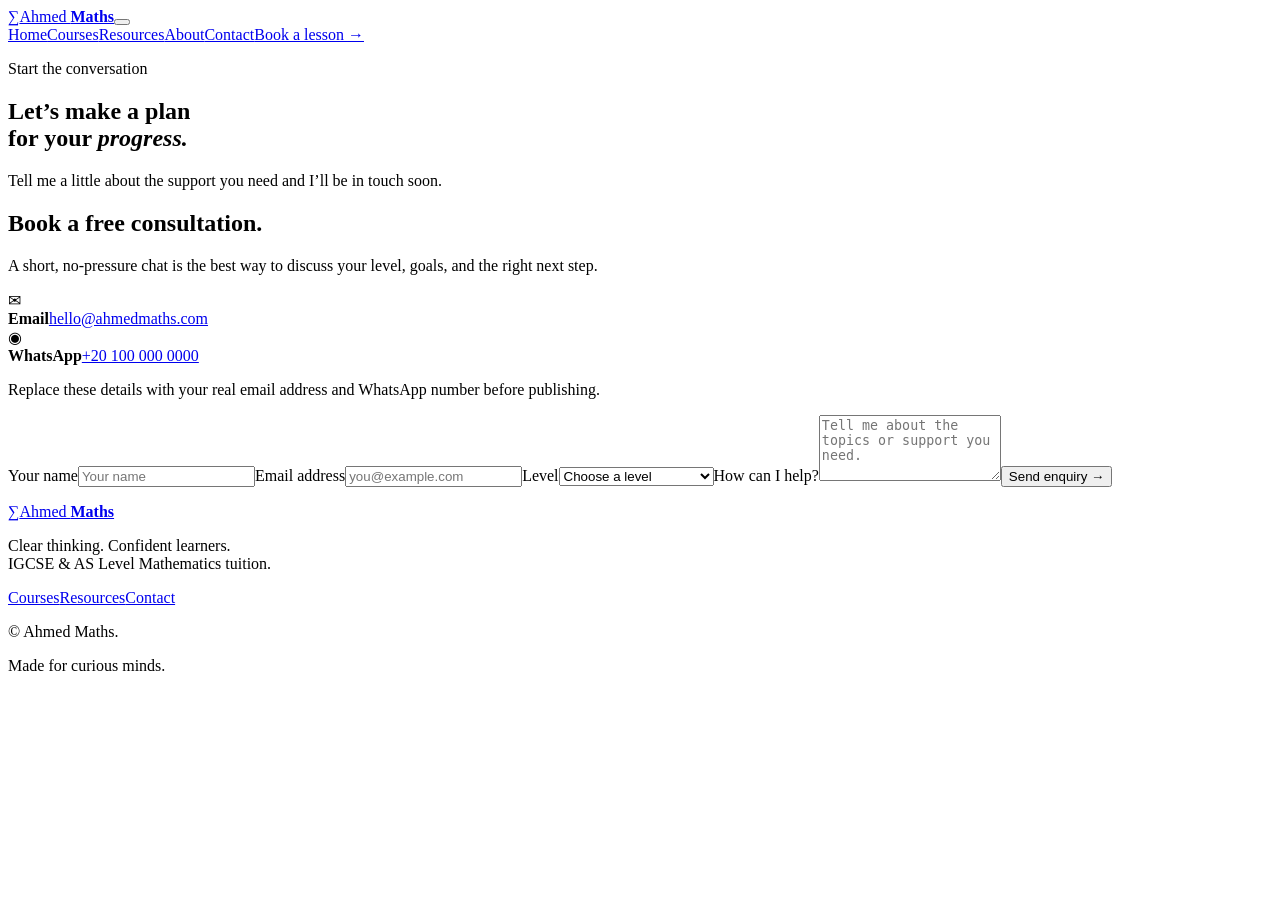
==== contact.html @ af6ec1f3 "Add files via upload" ====
<!doctype html><html lang="en"><head><meta charset="UTF-8"><meta name="viewport" content="width=device-width, initial-scale=1.0"><meta name="description" content="Contact Ahmed Maths to book IGCSE and AS Level mathematics tuition."><title>Contact | Ahmed Maths</title><link rel="preconnect" href="https://fonts.googleapis.com"><link rel="preconnect" href="https://fonts.gstatic.com" crossorigin><link href="https://fonts.googleapis.com/css2?family=DM+Sans:wght@400;500;600;700&family=Playfair+Display:wght@600;700&display=swap" rel="stylesheet"><link rel="stylesheet" href="assets/css/style.css"><script src="assets/js/main.js" defer></script></head><body>
<header class="site-header"><div class="container nav-wrap"><a class="brand" href="index.html"><span class="brand-mark">∑</span><span>Ahmed <strong>Maths</strong></span></a><button class="nav-toggle" aria-label="Open navigation" aria-expanded="false"><span></span><span></span><span></span></button><nav class="main-nav"><a href="index.html">Home</a><a href="courses.html">Courses</a><a href="resources.html">Resources</a><a href="about.html">About</a><a class="active" href="contact.html">Contact</a><a class="button button-small" href="#booking">Book a lesson <span>→</span></a></nav></div></header>
<main><section class="page-hero contact-hero"><div class="container"><p class="eyebrow"><span></span> Start the conversation</p><h1>Let’s make a plan<br>for your <em>progress.</em></h1><p>Tell me a little about the support you need and I’ll be in touch soon.</p></div></section><section class="section" id="booking"><div class="container contact-grid"><div class="contact-copy"><h2>Book a free consultation.</h2><p>A short, no-pressure chat is the best way to discuss your level, goals, and the right next step.</p><div class="contact-option"><span>✉</span><div><strong>Email</strong><a href="mailto:hello@ahmedmaths.com">hello@ahmedmaths.com</a></div></div><div class="contact-option"><span>◉</span><div><strong>WhatsApp</strong><a href="https://wa.me/201000000000">+20 100 000 0000</a></div></div><p class="contact-small">Replace these details with your real email address and WhatsApp number before publishing.</p></div><form class="contact-form" data-contact-form><label>Your name<input name="name" type="text" required placeholder="Your name"></label><label>Email address<input name="email" type="email" required placeholder="you@example.com"></label><label>Level<select name="level" required><option value="">Choose a level</option><option>IGCSE Mathematics</option><option>AS Level Mathematics</option><option>Not sure yet</option></select></label><label>How can I help?<textarea name="message" rows="4" required placeholder="Tell me about the topics or support you need."></textarea></label><button class="button" type="submit">Send enquiry <span>→</span></button><p class="form-message" aria-live="polite"></p></form></div></section></main>
<footer class="site-footer"><div class="container footer-main"><a class="brand brand-light" href="index.html"><span class="brand-mark">∑</span><span>Ahmed <strong>Maths</strong></span></a><p>Clear thinking. Confident learners.<br>IGCSE & AS Level Mathematics tuition.</p><div><a href="courses.html">Courses</a><a href="resources.html">Resources</a><a href="contact.html">Contact</a></div></div><div class="container footer-bottom"><p>© <span data-year></span> Ahmed Maths.</p><p>Made for curious minds.</p></div></footer></body></html>
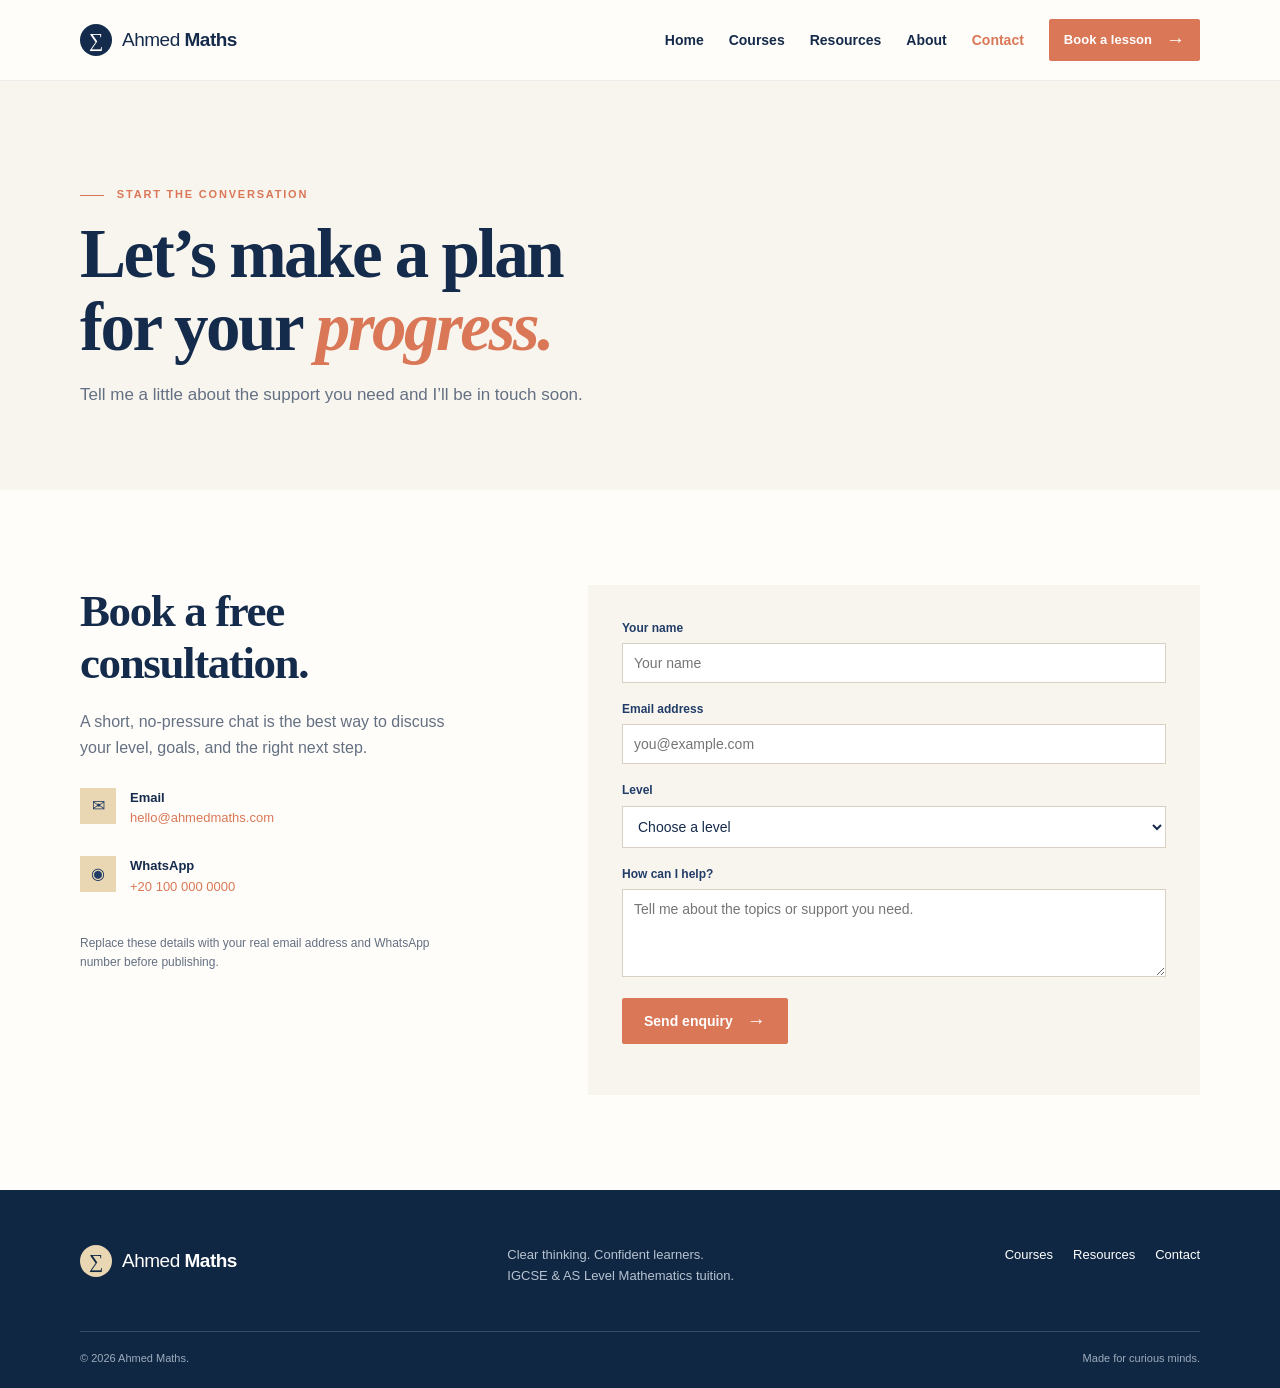
==== commit 4e65b1cc: "Add files via upload" ====
--- a/contact.html
+++ b/contact.html
@@ -1,4 +1,4 @@
 <!doctype html><html lang="en"><head><meta charset="UTF-8"><meta name="viewport" content="width=device-width, initial-scale=1.0"><meta name="description" content="Contact Ahmed Maths to book IGCSE and AS Level mathematics tuition."><title>Contact | Ahmed Maths</title><link rel="preconnect" href="https://fonts.googleapis.com"><link rel="preconnect" href="https://fonts.gstatic.com" crossorigin><link href="https://fonts.googleapis.com/css2?family=DM+Sans:wght@400;500;600;700&family=Playfair+Display:wght@600;700&display=swap" rel="stylesheet"><link rel="stylesheet" href="assets/css/style.css"><script src="assets/js/main.js" defer></script></head><body>
 <header class="site-header"><div class="container nav-wrap"><a class="brand" href="index.html"><span class="brand-mark">∑</span><span>Ahmed <strong>Maths</strong></span></a><button class="nav-toggle" aria-label="Open navigation" aria-expanded="false"><span></span><span></span><span></span></button><nav class="main-nav"><a href="index.html">Home</a><a href="courses.html">Courses</a><a href="resources.html">Resources</a><a href="about.html">About</a><a class="active" href="contact.html">Contact</a><a class="button button-small" href="#booking">Book a lesson <span>→</span></a></nav></div></header>
 <main><section class="page-hero contact-hero"><div class="container"><p class="eyebrow"><span></span> Start the conversation</p><h1>Let’s make a plan<br>for your <em>progress.</em></h1><p>Tell me a little about the support you need and I’ll be in touch soon.</p></div></section><section class="section" id="booking"><div class="container contact-grid"><div class="contact-copy"><h2>Book a free consultation.</h2><p>A short, no-pressure chat is the best way to discuss your level, goals, and the right next step.</p><div class="contact-option"><span>✉</span><div><strong>Email</strong><a href="mailto:hello@ahmedmaths.com">hello@ahmedmaths.com</a></div></div><div class="contact-option"><span>◉</span><div><strong>WhatsApp</strong><a href="https://wa.me/201000000000">+20 100 000 0000</a></div></div><p class="contact-small">Replace these details with your real email address and WhatsApp number before publishing.</p></div><form class="contact-form" data-contact-form><label>Your name<input name="name" type="text" required placeholder="Your name"></label><label>Email address<input name="email" type="email" required placeholder="you@example.com"></label><label>Level<select name="level" required><option value="">Choose a level</option><option>IGCSE Mathematics</option><option>AS Level Mathematics</option><option>Not sure yet</option></select></label><label>How can I help?<textarea name="message" rows="4" required placeholder="Tell me about the topics or support you need."></textarea></label><button class="button" type="submit">Send enquiry <span>→</span></button><p class="form-message" aria-live="polite"></p></form></div></section></main>
-<footer class="site-footer"><div class="container footer-main"><a class="brand brand-light" href="index.html"><span class="brand-mark">∑</span><span>Ahmed <strong>Maths</strong></span></a><p>Clear thinking. Confident learners.<br>IGCSE & AS Level Mathematics tuition.</p><div><a href="courses.html">Courses</a><a href="resources.html">Resources</a><a href="contact.html">Contact</a></div></div><div class="container footer-bottom"><p>© <span data-year></span> Ahmed Maths.</p><p>Made for curious minds.</p></div></footer></body></html>
+<footer class="site-footer"><div class="container footer-main"><a class="brand brand-light" href="index.html"><span class="brand-mark">∑</span><span>Ahmed <strong>Maths</strong></span></a><p>Clear thinking. Confident learners.<br>IGCSE & AS Level Mathematics tuition.</p><div><a href="courses.html">Courses</a><a href="resources.html">Resources</a><a href="contact.html">Contact</a></div></div><div class="container footer-bottom"><p>© <span data-year></span> Ahmed Maths.</p><p>Made for curious minds.</p></div></footer><script src="assets/js/supabase-config.js"></script><script src="assets/js/main.js"></script></body></html>
--- a/assets/css/style.css
+++ b/assets/css/style.css
@@ -0,0 +1,2 @@
+:root{--ink:#152b4b;--blue:#213d67;--blue-deep:#102743;--sand:#e9d6b3;--cream:#f8f5ef;--paper:#fffdf9;--line:#ded9ce;--muted:#647083;--accent:#d97757;--serif:'Playfair Display',Georgia,serif;--sans:'DM Sans',Arial,sans-serif}*{box-sizing:border-box}html{scroll-behavior:smooth}body{margin:0;background:var(--paper);color:var(--ink);font-family:var(--sans);font-size:16px;line-height:1.6}.container{width:min(1120px,calc(100% - 48px));margin:auto}.site-header{position:sticky;top:0;z-index:10;background:rgba(255,253,249,.95);backdrop-filter:blur(12px);border-bottom:1px solid rgba(21,43,75,.08)}.nav-wrap{height:80px;display:flex;align-items:center;justify-content:space-between}.brand{display:inline-flex;align-items:center;gap:10px;text-decoration:none;color:var(--ink);font-size:19px;letter-spacing:-.5px}.brand strong{font-weight:700}.brand-mark{display:grid;place-items:center;width:32px;height:32px;border-radius:50%;background:var(--ink);color:#fff;font-family:var(--serif);font-size:20px}.main-nav{display:flex;align-items:center;gap:25px}.main-nav>a:not(.button){color:var(--ink);text-decoration:none;font-size:14px;font-weight:600}.main-nav>a.active,.main-nav>a:not(.button):hover{color:var(--accent)}.nav-toggle{display:none;border:0;background:none;padding:8px}.nav-toggle span{display:block;width:23px;height:2px;background:var(--ink);margin:4px}.button{display:inline-flex;align-items:center;gap:14px;background:var(--accent);color:#fff;border:1px solid var(--accent);padding:14px 21px;border-radius:2px;text-decoration:none;font-size:14px;font-weight:700;cursor:pointer;transition:.2s}.button:hover{transform:translateY(-2px);background:#bf6245}.button span{font-size:19px;line-height:.8}.button-small{padding:10px 14px;font-size:13px}.eyebrow{margin:0 0 14px;color:var(--accent);font-size:11px;letter-spacing:1.8px;text-transform:uppercase;font-weight:700}.eyebrow span{display:inline-block;width:24px;border-top:1px solid var(--accent);vertical-align:middle;margin-right:8px}.hero{overflow:hidden;background:var(--cream);min-height:620px;padding:82px 0 70px}.hero-grid{display:grid;grid-template-columns:1.05fr .95fr;align-items:center;gap:50px}.hero h1,.page-hero h1,.about-grid h1{font:700 clamp(45px,6vw,76px)/1.06 var(--serif);letter-spacing:-2.5px;margin:0 0 25px}.hero h1 em,h2 em,blockquote em,.page-hero h1 em{font-weight:600;color:var(--accent)}.hero-text{max-width:540px;color:var(--muted);font-size:18px}.hero-actions{display:flex;align-items:center;gap:27px;margin:34px 0 46px}.text-link{color:var(--ink);text-decoration:none;font-weight:700;font-size:14px}.text-link span{color:var(--accent);font-size:18px;margin-left:4px}.trust-row{display:flex;align-items:center;gap:15px}.trust-row p{margin:0;color:var(--muted);font-size:12px;line-height:1.45}.trust-row strong{color:var(--ink)}.avatar-stack{display:flex}.avatar-stack span{width:29px;height:29px;border:2px solid var(--cream);margin-left:-7px;border-radius:50%;display:grid;place-items:center;background:#d7b27e;color:#fff;font-size:9px;font-weight:bold}.avatar-stack span:nth-child(2){background:#7990aa}.avatar-stack span:nth-child(3){background:#d9816b}.hero-visual{height:415px;position:relative}.shape{position:absolute}.shape-one{background:var(--blue);inset:37px 22px 16px 65px;border-radius:185px 185px 16px 16px}.shape-two{width:146px;height:130px;right:0;top:0;background:var(--sand);border-radius:50% 50% 4px 50%}.paper-card{position:absolute;left:14%;top:86px;width:278px;background:#fffcf6;padding:27px 25px 22px;box-shadow:13px 17px 0 rgba(16,39,67,.16);transform:rotate(-4deg)}.paper-label{margin:0 0 24px;color:#8f806d;font-size:9px;letter-spacing:1.2px;font-weight:bold}.equation{font:600 30px var(--serif);color:var(--blue-deep)}.solution{display:flex;align-items:center;gap:9px;margin-top:31px;padding-top:12px;border-top:1px solid #e5ded1;font-size:11px;color:#817968}.solution strong{font:600 18px var(--serif);color:var(--accent)}.solution i{margin-left:auto;color:#668a69;font-size:18px;font-style:normal}.orbit{position:absolute;display:grid;place-items:center;border-radius:50%;color:#fff;font-family:var(--serif)}.orbit-one{right:16px;bottom:44px;width:61px;height:61px;background:var(--accent);font-size:27px}.orbit-two{left:2px;bottom:8px;width:104px;height:104px;border:1px solid var(--sand);font-size:13px;transform:rotate(-16deg)}.dot-grid{position:absolute;right:32px;top:42px;width:60px;height:60px;background-image:radial-gradient(#c8a877 1.4px,transparent 1.4px);background-size:11px 11px}.section{padding:95px 0}.intro-section{border-bottom:1px solid var(--line)}.intro-grid{display:grid;grid-template-columns:1fr 2fr;gap:70px}.intro-grid h2,.section-heading h2,.course-detail-copy h2,.values h2,.simple-cta h2,.contact-copy h2{font:600 clamp(29px,4vw,45px)/1.16 var(--serif);letter-spacing:-1.4px;margin:0 0 20px}.intro-grid>div>p{margin:0;max-width:610px;color:var(--muted);font-size:17px}.section-heading{display:flex;justify-content:space-between;align-items:end;margin-bottom:35px}.section-heading h2{margin:0}.course-grid{display:grid;grid-template-columns:1fr 1fr;gap:22px}.course-card{min-height:365px;padding:29px;display:flex;flex-direction:column;position:relative;overflow:hidden}.navy-card{background:var(--blue);color:#fff}.sand-card{background:var(--sand);color:var(--blue-deep)}.course-number{margin:0 0 48px;font-size:12px;opacity:.7}.course-tag{font-size:10px;letter-spacing:1.5px;text-transform:uppercase;font-weight:700;margin:0 0 10px;opacity:.75}.course-card h3{font:600 40px/1.05 var(--serif);letter-spacing:-1px;margin:0 0 15px}.course-card div>p:not(.course-tag){max-width:330px;margin:0;font-size:14px;opacity:.82}.course-card>a{margin-top:auto;color:inherit;text-decoration:none;font-size:13px;font-weight:bold;z-index:1}.course-card>a span{font-size:21px;margin-left:5px}.card-symbol{position:absolute!important;right:26px;bottom:-30px;font:600 145px/1 var(--serif);opacity:.13}.benefits{background:var(--cream)}.centered{text-align:center;display:block}.benefit-grid{display:grid;grid-template-columns:repeat(3,1fr);gap:40px}.benefit-grid article{text-align:center}.icon-box{width:49px;height:49px;display:grid;place-items:center;margin:0 auto 19px;background:var(--sand);color:var(--blue);font-family:var(--serif);font-size:23px}.benefit-grid h3{font:600 22px var(--serif);margin:0 0 8px}.benefit-grid p{margin:0;color:var(--muted);font-size:14px}.quote-section{padding-top:0}.quote-panel{text-align:center;max-width:840px}.quote-mark{font:65px/.5 var(--serif);color:var(--accent)}blockquote{font:600 clamp(26px,3.5vw,43px)/1.25 var(--serif);letter-spacing:-1px;margin:23px 0 28px}.quote-author{display:flex;justify-content:center;align-items:center;gap:10px;text-align:left}.author-initial{width:34px;height:34px;display:grid;place-items:center;border-radius:50%;background:var(--blue);color:#fff;font-family:var(--serif)}.quote-author strong,.quote-author span{display:block;font-size:12px;line-height:1.35}.quote-author span{color:var(--muted)}.cta-section{padding-top:0}.cta-panel{padding:55px 61px;background:var(--blue);color:#fff;display:flex;align-items:center;justify-content:space-between}.cta-panel h2{font:600 38px/1.16 var(--serif);margin:0;letter-spacing:-1px}.light{color:#e4c28b}.light span{border-color:#e4c28b}.button-light{background:#fff;color:var(--blue);border-color:#fff}.button-light:hover{background:var(--sand);border-color:var(--sand)}.site-footer{background:var(--blue-deep);color:#fff;padding:55px 0 20px}.brand-light{color:#fff}.brand-light .brand-mark{background:var(--sand);color:var(--blue-deep)}.footer-main{display:flex;justify-content:space-between;align-items:start;padding-bottom:45px}.footer-main>p{margin:0;color:#b6c2d0;font-size:13px}.footer-main>div{display:flex;gap:20px}.footer-main a:not(.brand){color:#fff;text-decoration:none;font-size:13px}.footer-bottom{border-top:1px solid rgba(255,255,255,.16);padding-top:18px;display:flex;justify-content:space-between;color:#9cabbc;font-size:11px}.footer-bottom p{margin:0}.whatsapp{position:fixed;right:22px;bottom:22px;z-index:5;background:#3eaa65;color:#fff;padding:11px 14px;border-radius:50px;text-decoration:none;font-weight:bold;box-shadow:0 6px 20px rgba(0,0,0,.18);font-size:13px}.whatsapp:first-letter{font-size:18px}.whatsapp span{margin-left:5px}.page-hero{padding:105px 0 76px;background:var(--cream)}.page-hero h1{font-size:clamp(44px,5.6vw,69px);margin-bottom:17px}.page-hero p:not(.eyebrow){max-width:550px;color:var(--muted);font-size:17px}.course-detail{display:grid;grid-template-columns:.9fr 1.1fr;gap:95px;align-items:center}.course-detail.reverse{grid-template-columns:1.1fr .9fr}.course-detail.reverse .course-detail-title{order:2}.course-detail-title{min-height:380px;padding:44px;position:relative;overflow:hidden}.course-detail-title:after{content:'∑';position:absolute;right:-13px;bottom:-62px;opacity:.1;font:190px var(--serif)}.course-detail-title h2{position:relative;font:600 45px/1.08 var(--serif);margin:57px 0 12px;letter-spacing:-1px}.course-detail-title>p:last-child{position:relative;max-width:270px;font-size:14px;opacity:.8}.course-detail-copy p:not(.eyebrow){color:var(--muted);max-width:490px}.topic-list{display:flex;flex-wrap:wrap;gap:9px;margin:22px 0}.topic-list span{border:1px solid var(--line);padding:6px 10px;color:var(--blue);font-size:12px;font-weight:600}.pale-section{background:var(--cream)}.simple-cta h2{margin-bottom:19px}.resource-filter{display:flex;flex-wrap:wrap;gap:9px;margin-bottom:35px}.resource-filter button{border:1px solid var(--line);background:transparent;padding:8px 13px;border-radius:20px;font:600 12px var(--sans);color:var(--blue);cursor:pointer}.resource-filter .filter-active{background:var(--blue);border-color:var(--blue);color:#fff}.resource-grid{display:grid;grid-template-columns:repeat(3,1fr);gap:20px}.resource-card{border:1px solid var(--line);padding:25px;min-height:290px;display:flex;flex-direction:column}.resource-icon{display:grid;place-items:center;width:45px;height:45px;border-radius:50%;background:var(--sand);color:var(--blue);font:22px var(--serif);margin-bottom:27px}.resource-card h3{font:600 24px/1.18 var(--serif);margin:0 0 10px}.resource-card>p:not(.course-tag){margin:0;color:var(--muted);font-size:13px}.resource-card a{margin-top:auto;padding-top:20px;text-decoration:none;color:var(--accent);font-size:12px;font-weight:bold}.resource-note{text-align:center;color:var(--muted);font-size:13px;margin:38px 0 0}.about-section{padding:105px 0}.about-grid{display:grid;grid-template-columns:.9fr 1.1fr;gap:100px;align-items:center}.portrait-placeholder{height:470px;background:var(--sand);display:flex;align-items:center;justify-content:center;position:relative;overflow:hidden}.portrait-placeholder:before{content:'';position:absolute;width:330px;height:330px;border:1px solid rgba(21,43,75,.25);border-radius:50%;top:50px}.portrait-placeholder span{position:relative;font:180px var(--serif);color:var(--blue);opacity:.85}.portrait-placeholder p{position:absolute;bottom:18px;left:20px;margin:0;color:var(--blue);font-size:9px;font-weight:bold;letter-spacing:1.2px;line-height:1.4}.about-grid h1{font-size:60px;margin-bottom:12px}.lead{font:600 26px/1.25 var(--serif);margin:0 0 20px}.about-grid p:not(.eyebrow):not(.lead){color:var(--muted)}.about-grid .button{margin-top:11px}.values h2{max-width:580px;margin-bottom:42px}.contact-hero{padding-bottom:65px}.contact-grid{display:grid;grid-template-columns:.8fr 1.2fr;gap:100px}.contact-copy>p{color:var(--muted);max-width:380px}.contact-option{display:flex;gap:14px;margin:27px 0}.contact-option>span{display:grid;place-items:center;width:36px;height:36px;background:var(--sand);color:var(--blue)}.contact-option strong,.contact-option a{display:block;font-size:13px}.contact-option a{color:var(--accent);text-decoration:none}.contact-small{font-size:12px!important;margin-top:36px}.contact-form{background:var(--cream);padding:34px;display:grid;gap:17px}.contact-form label{font-size:12px;font-weight:bold;color:var(--blue)}.contact-form input,.contact-form select,.contact-form textarea{display:block;width:100%;margin-top:5px;border:1px solid #d7d0c3;background:#fff;padding:11px;font:14px var(--sans);color:var(--ink);border-radius:0}.contact-form textarea{resize:vertical}.contact-form .button{justify-content:center;justify-self:start;margin-top:4px}.form-message{margin:0;color:#4f7655;font-size:12px;line-height:1.45}
+@media(max-width:760px){.container{width:min(100% - 34px,1120px)}.nav-wrap{height:68px}.nav-toggle{display:block}.main-nav{display:none;position:absolute;left:0;right:0;top:68px;background:var(--paper);padding:16px 24px 24px;box-shadow:0 14px 24px rgba(20,40,70,.1);align-items:flex-start;flex-direction:column;gap:16px}.main-nav.nav-open{display:flex}.hero{padding:61px 0 42px;min-height:auto}.hero-grid,.intro-grid,.course-detail,.course-detail.reverse,.about-grid,.contact-grid{grid-template-columns:1fr;gap:40px}.hero h1,.page-hero h1{letter-spacing:-1.6px}.hero-text{font-size:16px}.hero-actions{margin:27px 0 37px;gap:20px}.hero-visual{height:340px;max-width:430px;margin:auto;width:100%}.shape-one{inset:32px 20px 14px 44px}.paper-card{left:14%;top:71px;width:245px}.orbit-two{bottom:-3px}.section{padding:62px 0}.intro-grid{gap:7px}.section-heading{display:block}.section-heading .text-link{display:inline-block;margin-top:3px}.course-grid,.benefit-grid,.resource-grid{grid-template-columns:1fr;gap:15px}.course-card{min-height:310px}.benefit-grid{gap:34px}.cta-panel{padding:38px 28px;display:block}.cta-panel h2{font-size:31px;margin-bottom:24px}.footer-main{display:grid;gap:25px}.footer-main>div{gap:15px}.footer-bottom{gap:12px}.whatsapp span{display:none}.whatsapp{right:16px;bottom:16px;width:46px;height:46px;padding:10px;text-align:center}.page-hero{padding:70px 0 49px}.course-detail.reverse .course-detail-title{order:initial}.course-detail-title{min-height:300px;padding:32px}.course-detail-title h2{margin-top:37px}.about-section{padding:67px 0}.portrait-placeholder{height:360px;max-width:400px}.about-grid h1{font-size:50px}.lead{font-size:23px}.contact-form{padding:24px}.contact-grid{gap:35px}.contact-copy h2{font-size:34px}}
